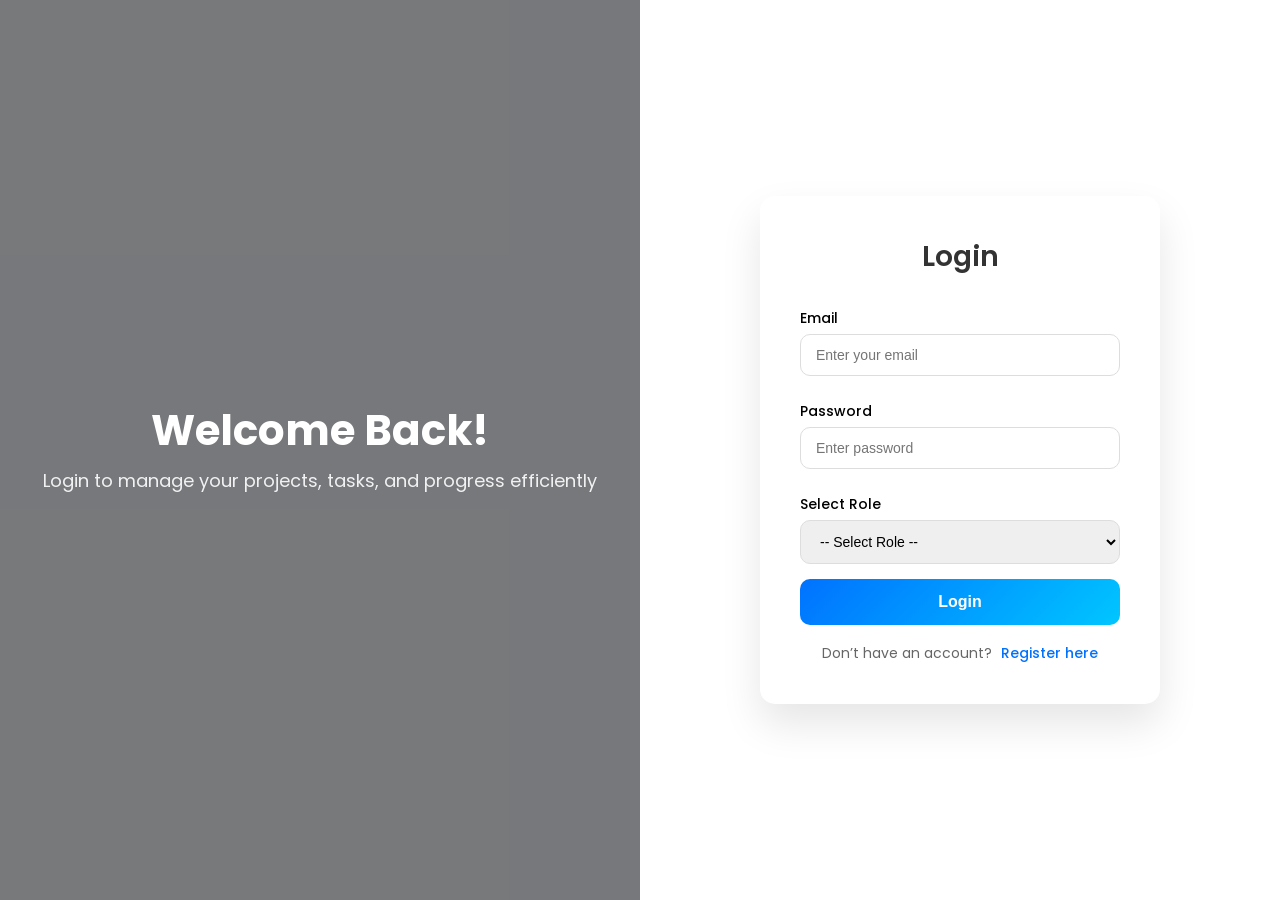
==== frontend/faculty-dashboard.html @ 0d286bc5 "first commit" ====
<!DOCTYPE html>
<html lang="en">
  <head>
    <meta charset="UTF-8" />
    <meta name="viewport" content="width=device-width, initial-scale=1.0" />
    <title>Faculty Dashboard | Project Management</title>

    <link href="https://fonts.googleapis.com/css2?family=Poppins:wght@300;500;700&display=swap" rel="stylesheet" />

    <style>
  * { margin: 0; padding: 0; box-sizing: border-box; }
  body {
    font-family: "Poppins", sans-serif;
    background: #12121b;
    color: #e0e0e0;
    display: flex;
    height: 100vh;
    overflow: hidden;
  }

  /* Sidebar */
  .sidebar {
    width: 230px;
    background: #1c1c2f;
    padding: 2rem 1rem;
    position: fixed;
    top: 0;
    left: 0;
    bottom: 0;
    overflow-y: auto;
    border-right: 1px solid #333;
  }

  .sidebar h2 {
    text-align: center;
    margin-bottom: 2rem;
    font-size: 1.4rem;
    color: #00ffd5;
  }

  .sidebar a {
    display: block;
    margin: 1rem 0;
    padding: 0.8rem;
    border-radius: 12px;
    text-decoration: none;
    color: #e0e0e0;
    cursor: pointer;
    transition: 0.3s;
  }

  .sidebar a:hover, .sidebar a.active {
    background: linear-gradient(90deg, #00ffd5, #00aaff);
    color: #fff;
    transform: translateX(5px);
  }

  /* Main */
  .main { 
    margin-left: 250px; 
    padding: 2rem; 
    flex: 1; 
    overflow-y: auto; 
    background: #18182e;
  }

  .main h1 { 
    text-align: center; 
    margin-bottom: 1.5rem; 
    font-size: 2.2rem; 
    color: #00ffd5;
  }

  /* Section */
  .section {
    display: none;
    background: #22223b;
    padding: 1.5rem;
    border-radius: 15px;
    margin-bottom: 2rem;
    box-shadow: 0 6px 20px rgba(0,0,0,0.5);
    animation: fadeIn 0.5s ease-in-out;
  }

  .section.active { display: block; }
  .section h2 { margin-bottom: 1rem; color: #00ffd5; }

  table { 
    width: 100%; 
    border-collapse: collapse; 
    margin-top: 10px; 
    background: #1f1f35;
    border-radius: 10px;
    overflow: hidden;
  }

  th, td { 
    padding: 12px; 
    text-align: center; 
    border-bottom: 1px solid rgba(255,255,255,0.1); 
  }

  th { color: #00ffd5; background: #1b1b2d; }
  td { background: #2a2a44; }
  tr:hover td { background: #32325b; }

  .align-left { text-align: left !important; }

  input, textarea, button, select {
    width: 100%; 
    padding: 10px; 
    margin: 8px 0; 
    border: none; 
    border-radius: 12px;
    outline: none; 
    font-size: 14px;
  }

  input, textarea, select { 
    background: #2a2a44; 
    color: #e0e0e0; 
  }

  button {
    background: linear-gradient(135deg, #00ffd5, #00aaff);
    color: #fff; 
    font-weight: bold; 
    cursor: pointer; 
    transition: 0.3s;
  }

  button:hover { 
    background: linear-gradient(135deg, #00aaff, #00ffd5); 
    transform: scale(1.05); 
  }

  .progress-entry {
    background: #2f2f56; 
    padding: 12px; 
    margin-bottom: 12px; 
    border-radius: 12px;
    text-align: left;
    border-left: 4px solid #00ffd5;
  }

  .marks-input-group {
    display: grid; 
    grid-template-columns: 2fr 1fr 1fr; 
    gap: 10px;
    align-items: center; 
    margin-bottom: 10px;
  }

  #novelty input, #novelty textarea { margin-bottom: 10px; background: #2a2a44; color:#e0e0e0; }

  @keyframes fadeIn {
    from { opacity: 0; transform: translateY(15px); }
    to { opacity: 1; transform: translateY(0); }
  }

  /* Modal */
  .modal {
    display: none; 
    position: fixed; 
    top: 0; left: 0; 
    width: 100%; height: 100%; 
    background: rgba(0,0,0,0.7);
    justify-content: center; align-items: center; 
    z-index: 1000;
  }

  .modal-content {
    background: #2a2a44; 
    color: #e0e0e0; 
    padding: 20px;
    border-radius: 12px; 
    width: 400px; 
    max-width: 90%;
  }

  .close-btn { 
    float: right; 
    cursor: pointer; 
    font-size: 18px; 
    font-weight: bold; 
    color: #ff5555;
  }

  /* ===================== Modern Progress Card ===================== */
.progress-entry {
  background: #1f2233;            /* Dark blue-purple card */
  border-left: 5px solid #00d4ff; /* Bright cyan accent */
  padding: 16px 20px;
  margin-bottom: 14px;
  border-radius: 12px;
  color: #f0f0f0;
  display: flex;
  flex-direction: column;
  gap: 6px;
  box-shadow: 0 3px 12px rgba(0,0,0,0.4);
  transition: transform 0.2s, box-shadow 0.2s;
}

.progress-entry:hover {
  transform: translateY(-3px);
  box-shadow: 0 6px 18px rgba(0,0,0,0.45);
}

.progress-entry b {
  font-size: 1rem;
  color: #00d4ff;  /* Accent title color */
}

.progress-entry small {
  font-size: 0.8rem;
  color: #aaa;
}

/* ===================== Compact + Taller Button ===================== */
.progress-entry button {
  align-self: flex-start;    /* Keeps button on left */
  background: #00d4ff;       /* Bright accent */
  color: #1f2233;            /* Dark text for contrast */
  border: none;
  border-radius: 8px;
  padding: 7px 14px;         /* Taller height and slightly wider */
  font-size: 0.9rem;
  font-weight: 500;
  cursor: pointer;
  transition: all 0.2s;
  width: auto;               /* Do not stretch */
  height: 36px;              /* Slightly taller than before */
}

.progress-entry button:hover {
  background: #00aaff;
  color: #fff;
  transform: scale(1.05);
}

/* ===================== Inputs inside card ===================== */
.progress-entry input,
.progress-entry textarea,
.progress-entry select {
  background: #2b2f4a;       /* Slightly lighter than card */
  color: #f0f0f0;
  border: 1px solid #444;
  border-radius: 8px;
  padding: 9px;
  width: 100%;
  font-size: 0.92rem;
  margin-top: 5px;
}

.progress-entry textarea {
  resize: vertical;
}

/* ===================== Marks Input Grid ===================== */
.marks-input-group {
  display: flex;
  gap: 10px;
  flex-wrap: wrap;
  align-items: center;
  margin-bottom: 8px;
}
.marks-input-group input[type="text"] {
  flex: 2;
}
.marks-input-group input[type="number"] {
  flex: 1;
}
.marks-input-group div {
  flex: 0.5;
}
</style>


  </head>

  <body>
    <div class="sidebar">
      <h2>Faculty Panel</h2>
      <a class="active" onclick="showSection('teams')">👥 Allocated Teams</a>
      <a onclick="showSection('progress_history'); loadProgressHistory()">⏱️ Progress History</a>
      <a onclick="showSection('tasks')">📝 Assign Tasks</a>
      <a onclick="showSection('approvals')">✅ Update Approvals</a>
      <a onclick="showSection('feedback')">💬 Give Feedback</a>
      <a onclick="showSection('marks')">🏆 Assign Marks</a>
      <a onclick="showSection('novelty')">🧠 Novelty Check</a>
      <a onclick="showSection('projectIdeas')">📌 Project Ideas</a>
      <a onclick="logout()">🚪 Logout</a>
    </div>

    <div class="main">
      <h1>Faculty Dashboard</h1>

      <!-- Allocated Teams Section -->
      <div id="teams" class="section active">
        <h2>👥 Allocated Teams</h2>
        <table id="teamsTable">
          <tr>
            <th>Team Name</th>
            <th>Leader</th>
            <th>Interest</th>
            <th>Latest Progress</th>
          </tr>
        </table>
      </div>

      <!-- Progress History Section -->
      <div id="progress_history" class="section">
        <h2>⏱️ Team Progress History</h2>
        <select id="progressTeamSelect" onchange="displayProgressForTeam(event.target.value)"></select>
        <div id="historicalProgressContainer">
          <p>Select a team above to view their entire submission history.</p>
        </div>
      </div>

      <!-- Assign Tasks Section -->
      <div id="tasks" class="section">
        <h2>📝 Assign Tasks to Team</h2>
        <select id="teamSelect"></select>
        <input type="text" id="taskName" placeholder="Task Title" />
        <input type="date" id="taskDeadline" />
        <button onclick="assignTask()">Assign Task</button>
        <select id="taskViewTeamSelect" onchange="loadTeamTasks(this.value)"></select>
        <div id="taskListFaculty"></div>
      </div>

      <!-- Approvals Section -->
      <div id="approvals" class="section">
        <h2>✅ Update Approvals</h2>
        <select id="approvalTeamSelect"></select>
        <input type="text" id="stageName" placeholder="Stage Name (e.g. Proposal)" />
        <select id="stageStatus">
          <option value="Pending">Pending</option>
          <option value="Approved">Approved</option>
          <option value="Rejected">Rejected</option>
        </select>
        <button onclick="updateApproval()">Update Status</button>
      </div>

      <!-- Feedback Section -->
      <div id="feedback" class="section">
        <h2>💬 Provide Feedback</h2>
        <select id="feedbackTeamSelect"></select>
        <textarea id="feedbackText" rows="4" placeholder="Write feedback..."></textarea>
        <button onclick="sendFeedback()">Send Feedback</button>
        <select id="feedbackViewTeamSelect" onchange="loadTeamFeedback(this.value)"></select>
        <div id="feedbackListFaculty"></div>
      </div>

      <!-- Marks Section -->
      <div id="marks" class="section">
        <h2>🏆 Assign Marks to Team Members</h2>
        <select id="marksTeamSelect" onchange="populateMembersForMarks(event.target.value)"></select>
        <input type="text" id="assessmentName" placeholder="Assessment Name (e.g., Mid-term Viva)" />
        <div id="membersMarksContainer">
          <p>Select a team above to load members.</p>
        </div>
        <button onclick="updateMarks()">Submit Assessment Marks</button>
        <select id="marksViewTeamSelect" onchange="loadTeamMarks(this.value)"></select>
        <div id="marksListFaculty"></div>
      </div>
      <div class="section" id="projectIdeas">
  <h2>📌 Submitted Project Ideas</h2>
  <div id="ideasContainer"></div>
</div>


      <!-- Novelty Section -->
      <div id="novelty" class="section">
        <h2>🧠 Project Novelty Check</h2>
        <input type="text" id="noveltyTitle" placeholder="Enter Project Title" />
        <textarea id="noveltyAbstract" rows="4" placeholder="Enter Project Abstract"></textarea>
        <button onclick="facultyCheckNovelty()">Check Novelty</button>
        <div id="noveltyResultContainer" style="margin-top:15px; background: rgba(255,255,255,0.1); padding: 15px; border-radius:10px;">
          <p>Results will appear here after analysis.</p>
        </div>
      </div>
      
          <script>
let allocatedTeamsData = [];
const token = localStorage.getItem("token");
if (!token) window.location.href = "login.html";

function logout() {
  localStorage.removeItem("token");
  window.location.href = "login.html";
}

// -------------------- Fetch Faculty Dashboard Data --------------------

function loadProjectIdeas() {
  const container = document.getElementById("ideasContainer");
  container.innerHTML = "";

  allocatedTeamsData.forEach(team => {
    if (!team.project_idea) return;

    const p = team.project_idea;

    const div = document.createElement("div");
    div.className = "progress-entry";
    div.style.marginBottom = "15px";
    div.innerHTML = `
      <h3>${team.team_name}</h3>
      <p><b>Title:</b> ${p.title}</p>
      <p><b>Abstract:</b> ${p.abstract}</p>
      <p><b>Originality:</b> ${p.originality_score}%</p>
      <p><b>Similarity:</b> ${p.similarity_percent}%</p>
      <p><b>Status:</b> ${p.status}</p>

      <button onclick="updateIdeaStatus('${team.team_name}', 'Approved')">Approve</button>
      <button onclick="updateIdeaStatus('${team.team_name}', 'Rejected')" style="background:red;color:white;">Reject</button>
    `;

    container.appendChild(div);
  });
}


async function updateIdeaStatus(team, status) {
  const res = await fetch("/api/faculty/update_project_status", {
    method: "POST",
    headers: {
      "Content-Type": "application/json",
      "Authorization": `Bearer ${token}`
    },
    body: JSON.stringify({ team_name: team, status })
  });

  const data = await res.json();
  alert(data.message);
  fetchFacultyData();
}

// -------------------- Marks Section --------------------
function populateMembersForMarks(teamName) {
  const container = document.getElementById("membersMarksContainer");
  container.innerHTML = "";
  document.getElementById("assessmentName").value = "";

  if (!teamName) {
    container.innerHTML = "<p>Select a team above to load members.</p>";
    return;
  }

  const team = allocatedTeamsData.find((t) => t.team_name === teamName);
  if (!team) return;

  const allMembers = [
    { name: team.leader_name, isLeader: true },
    ...(team.members || []).map((m) => ({ name: m, isLeader: false })),
  ];

  container.innerHTML += `
    <div class="marks-input-group">
      <h4 style="color:#00e5ff;">Member Name</h4>
      <h4 style="color:#00e5ff;">Marks (0-100)</h4>
      <div></div>
    </div>
  `;

  allMembers.forEach((member) => {
    const div = document.createElement("div");
    div.className = "marks-input-group";
    div.innerHTML = `
      <input type="text" value="${member.name} ${member.isLeader ? "(Leader)" : ""}" readonly style="color:#ccc;" />
      <input
        type="number"
        min="0"
        max="100"
        placeholder="0-100"
        data-member-name="${member.name}"
        class="member-mark-input"
      />
      <div></div>
    `;
    container.appendChild(div);
  });
}

async function updateMarks() {
  const team_name = document.getElementById("marksTeamSelect").value;
  const assessment_name = document.getElementById("assessmentName").value.trim();

  if (!team_name || !assessment_name) {
    alert("Please select a team and enter the assessment name.");
    return;
  }

  const members_marks = [];
  const markInputs = document.querySelectorAll("#membersMarksContainer .member-mark-input");
  let valid = true;

  markInputs.forEach((input) => {
    const member = input.getAttribute("data-member-name");
    const marks = parseInt(input.value);

    if (isNaN(marks) || marks < 0 || marks > 100) {
      alert(`Invalid marks for ${member}. Must be 0–100.`);
      valid = false;
      return;
    }
    members_marks.push({ member, marks });
  });

  if (!valid) return;

  const new_assessment_payload = { assessment: assessment_name, members: members_marks };

  try {
    const res = await fetch("/api/faculty/add_assessment_marks", {
      method: "POST",
      headers: {
        "Content-Type": "application/json",
        Authorization: `Bearer ${token}`,
      },
      body: JSON.stringify({ team_name, new_assessment: new_assessment_payload }),
    });

    const data = await res.json();
    alert(data.message || data.error);

    if (res.ok) {
      document.getElementById("assessmentName").value = "";
      populateMembersForMarks(team_name);
    }
  } catch (err) {
    console.error("Error submitting marks:", err);
    alert("⚠️ Server error during marks submission.");
  }
}

// -------------------- Progress History --------------------
function loadProgressHistory() {
  const progressSelect = document.getElementById("progressTeamSelect");
  if (progressSelect.options.length > 1) {
    const teamWithProgress = allocatedTeamsData.find((t) => t.progress && t.progress.length > 0);
    if (teamWithProgress) {
      progressSelect.value = teamWithProgress.team_name;
      displayProgressForTeam(teamWithProgress.team_name);
    }
  }
}

function displayProgressForTeam(teamName) {
  const container = document.getElementById("historicalProgressContainer");
  container.innerHTML = "";

  if (!teamName) {
    container.innerHTML = "<p>Select a team above to view their entire submission history.</p>";
    return;
  }

  const team = allocatedTeamsData.find((t) => t.team_name === teamName);
  if (!team || !team.progress || team.progress.length === 0) {
    container.innerHTML = `<p><b>${teamName}</b> has not uploaded any progress yet.</p>`;
    return;
  }

  team.progress.slice().reverse().forEach((p, index) => {
    const date = new Date(p.submitted_at).toLocaleString();
    let fileLinkHtml = "No file attached.";

    if (p.file_path) {
      const filenameOnly = p.file_path.split(/[\\/]/).pop();
      fileLinkHtml = `<a href="/api/download_file/${filenameOnly}" target="_blank" style="color:#00f2fe; font-weight:bold;">Download: ${p.file_name}</a>`;
    } else if (p.file_name && p.file_name.startsWith("Notes:")) {
      fileLinkHtml = `Text submission: ${p.file_name}`;
    }

    const entry = document.createElement("div");
    entry.className = "progress-entry";
    entry.innerHTML = `
      <h4>Submission #${team.progress.length - index} (${date})</h4>
      <p>${fileLinkHtml}</p>
      <p><b>Notes:</b> ${p.notes || "No notes provided."}</p>
    `;
    container.appendChild(entry);
  });
}

// -------------------- Navigation --------------------
function showSection(id) {
  document.querySelectorAll(".section").forEach((sec) => sec.classList.remove("active"));
  document.getElementById(id).classList.add("active");

  document.querySelectorAll(".sidebar a").forEach((link) => link.classList.remove("active"));
  let targetLink = event.target;
  while (targetLink && targetLink.tagName !== "A") targetLink = targetLink.parentNode;
  if (targetLink) targetLink.classList.add("active");

  if (id === "marks") {
    const marksSelect = document.getElementById("marksTeamSelect");
    if (marksSelect.options.length > 1) populateMembersForMarks(marksSelect.value || marksSelect.options[1].value);
  }
}

// -------------------- Tasks --------------------
async function assignTask() {
  const team_name = document.getElementById("teamSelect").value;
  const name = document.getElementById("taskName").value.trim();
  const deadline = document.getElementById("taskDeadline").value;

  if (!team_name || !name || !deadline) {
    alert("Please fill all task fields.");
    return;
  }

  const new_task = { name, deadline, status: "Pending" };
  const res = await fetch("/api/faculty/update_tasks", {
    method: "POST",
    headers: { "Content-Type": "application/json", Authorization: `Bearer ${token}` },
    body: JSON.stringify({ team_name, new_task }),
  });

  const data = await res.json();
  alert(data.message || data.error);

  if (res.ok) {
    document.getElementById("taskName").value = "";
    document.getElementById("taskDeadline").value = "";
    fetchFacultyData();
  }
}

// -------------------- Approvals --------------------
async function updateApproval() {
  const team_name = document.getElementById("approvalTeamSelect").value;
  const stage = document.getElementById("stageName").value.trim();
  const status = document.getElementById("stageStatus").value;

  if (!team_name || !stage) {
    alert("Please enter stage name and select a team.");
    return;
  }

  const new_approval = { stage, status };
  const res = await fetch("/api/faculty/update_approvals", {
    method: "POST",
    headers: { "Content-Type": "application/json", Authorization: `Bearer ${token}` },
    body: JSON.stringify({ team_name, new_approval }),
  });

  const data = await res.json();
  alert(data.message || data.error);

  if (res.ok) {
    document.getElementById("stageName").value = "";
    fetchFacultyData();
  }
}

// -------------------- Feedback --------------------
async function sendFeedback() {
  const team_name = document.getElementById("feedbackTeamSelect").value;
  const feedback = document.getElementById("feedbackText").value;

  if (!feedback) {
    alert("Enter feedback.");
    return;
  }

  const res = await fetch("/api/faculty/update_feedback", {
    method: "POST",
    headers: { "Content-Type": "application/json", Authorization: `Bearer ${token}` },
    body: JSON.stringify({ team_name, feedback }),
  });

  const data = await res.json();
  alert(data.message || data.error);

  if (res.ok) document.getElementById("feedbackText").value = "";
}

// -------------------- Novelty Check --------------------
async function facultyCheckNovelty() {
  const title = document.getElementById("noveltyTitle").value.trim();
  const abstract = document.getElementById("noveltyAbstract").value.trim();
  const resultContainer = document.getElementById("noveltyResultContainer");

  if (!title || !abstract) {
    alert("Enter both title and abstract!");
    return;
  }

  resultContainer.innerHTML = "<p>Analyzing...</p>";

  try {
    const res = await fetch("/api/check_originality", {
      method: "POST",
      headers: { "Content-Type": "application/json" },
      body: JSON.stringify({ title, abstract }),
    });

    const data = await res.json();

    if (res.ok) {
      resultContainer.innerHTML = `
        <b>Originality Score:</b> ${data.originality_score}%<br>
        <b>Most Similar Project:</b> ${data.most_similar_project}<br>
        <b>Similarity:</b> ${data.similarity_percent}%<br><br>
        <b>Suggestions:</b><br>${data.suggestion}
      `;
    } else {
      resultContainer.innerText = data.error;
    }
  } catch (err) {
    resultContainer.innerText = "Server error";
  }
}

/* ============================================================
   FETCH FACULTY DASHBOARD DATA
   ============================================================ */
async function fetchFacultyData() {
  try {
    const res = await fetch("/api/dashboard/faculty", {
      headers: { Authorization: `Bearer ${token}` },
    });

    const data = await res.json();
    if (!res.ok) {
      alert(data.error);
      if (res.status === 401 || res.status === 403) logout();
      return;
    }

    allocatedTeamsData = data.allocated_teams || [];
    document.querySelector("h1").innerText = `Welcome, ${data.faculty_name}`;

    renderAllocatedTeams();
    populateAllDropdowns();
    loadProjectIdeas();

  } catch (err) {
    console.error("Error loading faculty data:", err);
    alert("Server error, please try again later.");
  }
}

/* ============================================================
   RENDER ALLOCATED TEAMS TABLE
   ============================================================ */
function renderAllocatedTeams() {
  const teamsTable = document.getElementById("teamsTable");
  teamsTable.innerHTML = `
      <tr>
        <th>Team Name</th>
        <th>Leader</th>
        <th>Interest</th>
        <th>Latest Progress</th>
      </tr>
    `;

  allocatedTeamsData.forEach((team) => {
    const latest = team.progress?.length
      ? team.progress[team.progress.length - 1]
      : null;

    const tr = document.createElement("tr");
    tr.innerHTML = `
        <td>${team.team_name}</td>
        <td>${team.leader_name}</td>
        <td>${team.interests?.join(", ") || "N/A"}</td>
        <td class="align-left">
          ${
            latest
              ? `<b>${latest.file_name}</b><br>
                 <small>${latest.notes || ""}</small><br>
                 <small>${new Date(latest.submitted_at).toLocaleDateString()}</small>`
              : "No progress yet"
          }
        </td>
      `;
    teamsTable.appendChild(tr);
  });
}

/* ============================================================
   POPULATE ALL DROPDOWNS
   ============================================================ */
function populateAllDropdowns() {
  const dropdownIds = [
    "teamSelect",
    "approvalTeamSelect",
    "feedbackTeamSelect",
    "progressTeamSelect",
    "marksTeamSelect",
    "taskViewTeamSelect",
    "feedbackViewTeamSelect",
    "marksViewTeamSelect"
  ];

  dropdownIds.forEach(id => {
    const dropdown = document.getElementById(id);
    if (!dropdown) return;

    dropdown.innerHTML = `<option value="">-- Select Team --</option>`;
    allocatedTeamsData.forEach(team => {
      const opt = document.createElement("option");
      opt.value = team.team_name;
      opt.text = team.team_name;
      dropdown.appendChild(opt);
    });
  });
}

/* ============================================================
   VIEW TASKS + DELETE
   ============================================================ */
function loadTeamTasks(teamName) {
  const container = document.getElementById("taskListFaculty");
  container.innerHTML = "";

  if (!teamName) {
    container.innerHTML = "<p>Select a team to view tasks.</p>";
    return;
  }

  const team = allocatedTeamsData.find(t => t.team_name === teamName);
  if (!team || !team.tasks?.length) {
    container.innerHTML = "<p>No tasks assigned.</p>";
    return;
  }

  team.tasks.forEach((task, index) => {
    const div = document.createElement("div");
    div.className = "progress-entry";
    div.innerHTML = `
        <b>${task.name}</b>  
        <br>Deadline: ${task.deadline}
        <br>Status: ${task.status}
        <br><button onclick="deleteTask('${teamName}', ${index})">Delete</button>
      `;
    container.appendChild(div);
  });
}

async function deleteTask(teamName, taskIndex) {
  if (!confirm("Delete this task?")) return;

  const res = await fetch("/api/faculty/delete_task", {
    method: "POST",
    headers: { "Content-Type": "application/json" },
    body: JSON.stringify({ team_name: teamName, task_index: taskIndex }),
  });

  const data = await res.json();
  alert(data.message || data.error);
  fetchFacultyData();
}

/* ============================================================
   VIEW FEEDBACK + DELETE
   ============================================================ */
function loadTeamFeedback(teamName) {
  const container = document.getElementById("feedbackListFaculty");
  container.innerHTML = "";

  if (!teamName) {
    container.innerHTML = "<p>Select a team to view feedback.</p>";
    return;
  }

  const team = allocatedTeamsData.find(t => t.team_name === teamName);
  if (!team || !team.feedbacks?.length) {
    container.innerHTML = "<p>No feedback provided.</p>";
    return;
  }

  team.feedbacks.forEach((f, index) => {
    const div = document.createElement("div");
    div.className = "progress-entry";
    div.innerHTML = `
        <b>${f.feedback}</b>
        <br><small>${f.date}</small>
        <br><button onclick="deleteFeedback('${teamName}', ${index})">Delete</button>
      `;
    container.appendChild(div);
  });
}

async function deleteFeedback(teamName, feedbackIndex) {
  if (!confirm("Delete this feedback?")) return;

  const res = await fetch("/api/faculty/delete_feedback", {
    method: "POST",
    headers: { "Content-Type": "application/json" },
    body: JSON.stringify({ team_name: teamName, feedback_index: feedbackIndex }),
  });

  const data = await res.json();
  alert(data.message || data.error);
  fetchFacultyData();
}

/* ============================================================
   VIEW MARKS + DELETE
   ============================================================ */
function loadTeamMarks(teamName) {
  const container = document.getElementById("marksListFaculty");
  container.innerHTML = "";

  if (!teamName) {
    container.innerHTML = "<p>Select a team to view marks.</p>";
    return;
  }

  const team = allocatedTeamsData.find(t => t.team_name === teamName);
  if (!team || !team.marks?.length) {
    container.innerHTML = "<p>No marks recorded.</p>";
    return;
  }

  team.marks.forEach((entry, index) => {
    const div = document.createElement("div");
    div.className = "progress-entry";

    let members = entry.members_marks
      .map(m => `${m.member}: ${m.marks}`)
      .join("<br>");

    div.innerHTML = `
        <b>${entry.assessment}</b> 
        <br><small>${entry.date}</small>
        <br>${members}
        <br><button onclick="deleteMarks('${teamName}', ${index})">Delete</button>
      `;
    container.appendChild(div);
  });
}

async function deleteMarks(teamName, marksIndex) {
  if (!confirm("Delete these marks?")) return;

  const res = await fetch("/api/faculty/delete_marks", {
    method: "POST",
    headers: { "Content-Type": "application/json" },
    body: JSON.stringify({ team_name: teamName, marks_index: marksIndex }),
  });

  const data = await res.json();
  alert(data.message || data.error);
  fetchFacultyData();
}

/* ============================================================
   SHOW SECTION
   ============================================================ */
function showSection(id) {
  document.querySelectorAll(".section").forEach((sec) => sec.classList.remove("active"));
  document.getElementById(id).classList.add("active");
  document.querySelectorAll(".sidebar a").forEach((link) => link.classList.remove("active"));

  let targetLink = event.target;
  while (targetLink && targetLink.tagName !== "A") targetLink = targetLink.parentNode;
  if (targetLink) targetLink.classList.add("active");
}

/* ============================================================
   PROGRESS HISTORY DISPLAY
   ============================================================ */

function displayProgressForTeam(teamName) {
        const container = document.getElementById("historicalProgressContainer");
        container.innerHTML = "";

        if (!teamName) {
          container.innerHTML = "<p>Select a team above to view their entire submission history.</p>";
          return;
        }

        const team = allocatedTeamsData.find((t) => t.team_name === teamName);
        if (!team || !team.progress || team.progress.length === 0) {
          container.innerHTML = `<p><b>${teamName}</b> has not uploaded any progress yet.</p>`;
          return;
        }

        team.progress.slice().reverse().forEach((p, index) => {
          const date = new Date(p.submitted_at).toLocaleString();
          let fileLinkHtml = "No file attached.";

          if (p.file_path) {
            const filenameOnly = p.file_path.split(/[\\/]/).pop();
            fileLinkHtml = `<a href="/api/download_file/${filenameOnly}" target="_blank" style="color:#00f2fe; font-weight:bold;">Download: ${p.file_name}</a>`;
          } else if (p.file_name && p.file_name.startsWith("Notes:")) {
            fileLinkHtml = `Text submission: ${p.file_name}`;
          }

          const entry = document.createElement("div");
          entry.className = "progress-entry";
          entry.innerHTML = `
            <h4>Submission #${team.progress.length - index} (${date})</h4>
            <p>${fileLinkHtml}</p>
            <p><b>Notes:</b> ${p.notes || "No notes provided."}</p>
          `;
          container.appendChild(entry);
        });
      }
/* ============================================================
   INITIALIZE DASHBOARD
   ============================================================ */
fetchFacultyData();
</script>
  </body>
</html>
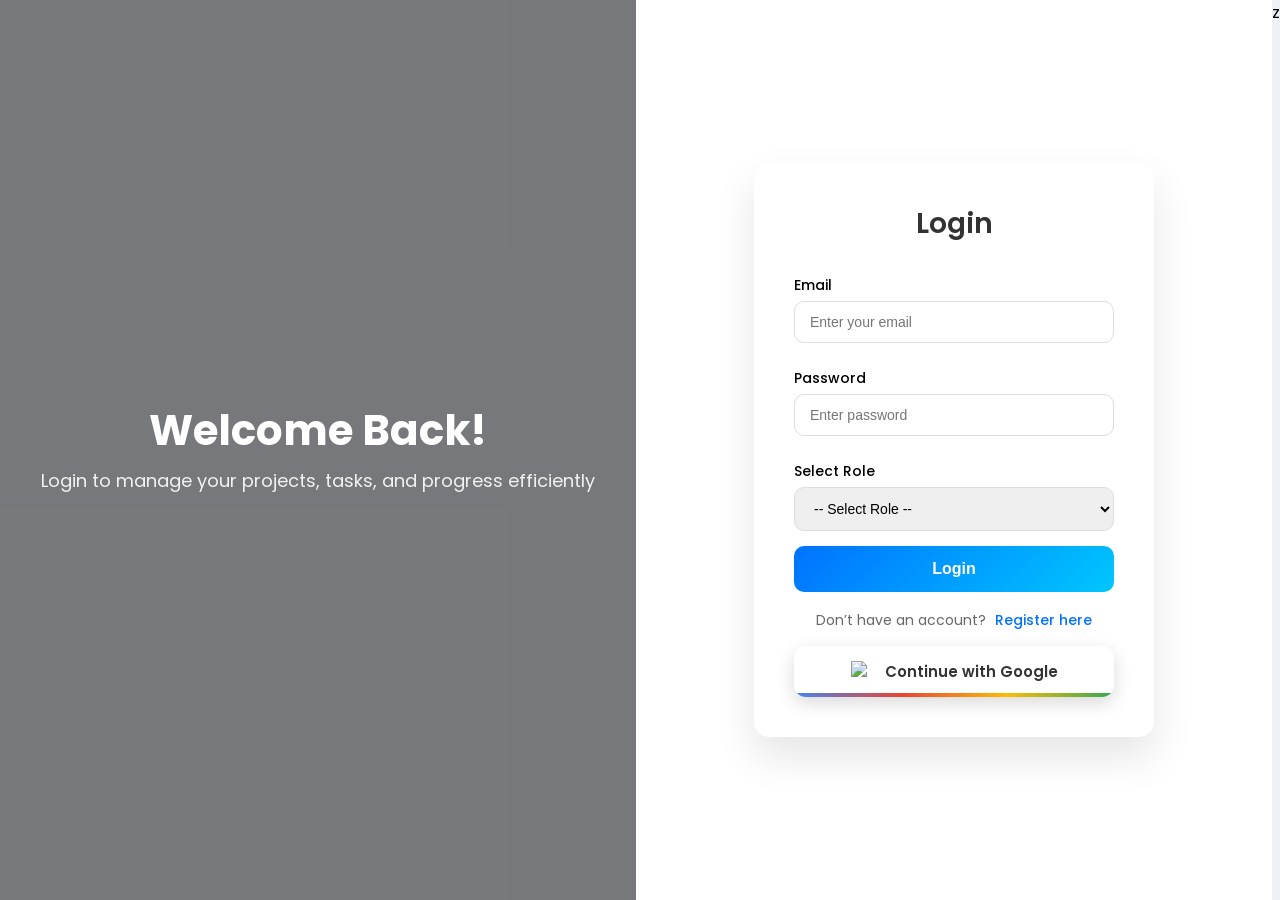
==== commit 00b3871e: "Removed drillbit_ai folder from tracking" ====
--- a/frontend/faculty-dashboard.html
+++ b/frontend/faculty-dashboard.html
@@ -6,6 +6,7 @@
     <title>Faculty Dashboard | Project Management</title>
 
     <link href="https://fonts.googleapis.com/css2?family=Poppins:wght@300;500;700&display=swap" rel="stylesheet" />
+    <script src="https://cdn.socket.io/4.5.4/socket.io.min.js"></script>
 
     <style>
   * { margin: 0; padding: 0; box-sizing: border-box; }
@@ -273,6 +274,63 @@
 .marks-input-group div {
   flex: 0.5;
 }
+
+
+.chat-box {
+  height: 350px;
+  overflow-y: auto;
+  background: #1e1e2f;
+  padding: 15px;
+  border-radius: 12px;
+  display: flex;
+  flex-direction: column;
+  gap: 10px;
+}
+
+/* message bubble */
+.message {
+  max-width: 70%;
+  padding: 10px 14px;
+  border-radius: 12px;
+  font-size: 14px;
+  word-wrap: break-word;
+}
+
+/* team (left) */
+.message.team {
+  align-self: flex-start;
+  background: #2f2f56;
+  color: #fff;
+}
+
+/* faculty (right) */
+.message.faculty {
+  align-self: flex-end;
+  background: linear-gradient(135deg, #00ffd5, #00aaff);
+  color: #000;
+  font-weight: 500;
+}
+
+/* sender name */
+.sender {
+  font-size: 11px;
+  opacity: 0.7;
+  margin-bottom: 3px;
+}
+
+/* input area */
+.chat-input-container {
+  display: flex;
+  gap: 10px;
+}
+
+.chat-input-container input {
+  flex: 1;
+}
+
+.chat-input-container button {
+  width: auto;
+}
 </style>
 
 
@@ -286,6 +344,7 @@
       <a onclick="showSection('tasks')">📝 Assign Tasks</a>
       <a onclick="showSection('approvals')">✅ Update Approvals</a>
       <a onclick="showSection('feedback')">💬 Give Feedback</a>
+      <a onclick="showSection('chat')">💬 Chat</a>
       <a onclick="showSection('marks')">🏆 Assign Marks</a>
       <a onclick="showSection('novelty')">🧠 Novelty Check</a>
       <a onclick="showSection('projectIdeas')">📌 Project Ideas</a>
@@ -306,6 +365,19 @@
             <th>Latest Progress</th>
           </tr>
         </table>
+      </div>
+
+      <div id="chat" class="section">
+        <h2>💬 Chat with Team</h2>
+
+        <select id="chatTeamSelect"></select>
+
+        <div id="chatBox" class="chat-box"></div>
+
+        <div class="chat-input-container">
+        <input type="text" id="chatInput" placeholder="Type message..." />
+        <button onclick="sendMessage()">Send</button>
+      </div>
       </div>
 
       <!-- Progress History Section -->
@@ -381,6 +453,16 @@
       </div>
       
           <script>
+
+          
+// ⭐ GET TOKEN FROM URL (Google login)
+const urlParams = new URLSearchParams(window.location.search);
+const urlToken = urlParams.get("token");
+
+if (urlToken) {
+  localStorage.setItem("token", urlToken);
+}
+
 let allocatedTeamsData = [];
 const token = localStorage.getItem("token");
 if (!token) window.location.href = "login.html";
@@ -807,6 +889,16 @@
       dropdown.appendChild(opt);
     });
   });
+  const chatDropdown = document.getElementById("chatTeamSelect");
+  if (chatDropdown) {
+    chatDropdown.innerHTML = `<option value="">-- Select Team --</option>`;
+    allocatedTeamsData.forEach(team => {
+      const opt = document.createElement("option");
+      opt.value = team.team_name;
+      opt.text = team.team_name;
+      chatDropdown.appendChild(opt);
+    });
+  }
 }
 
 /* ============================================================
@@ -1001,6 +1093,78 @@
           container.appendChild(entry);
         });
       }
+
+      const socket = io();
+
+// join room when team selected
+function joinChat(team) {
+  socket.emit("join", { team_name: team });
+}
+
+// send message
+function sendMessage() {
+  const msg = document.getElementById("chatInput").value;
+  const team = document.getElementById("chatTeamSelect").value;
+
+  socket.emit("send_message", {
+    team_name: team,
+    message: msg,
+    sender: "faculty"
+  });
+
+  document.getElementById("chatInput").value = "";
+}
+
+// receive message
+socket.on("receive_message", (data) => {
+  const box = document.getElementById("chatBox");
+
+  const div = document.createElement("div");
+    div.classList.add("message", data.sender);
+
+    div.innerHTML = `
+      <div class="sender">${data.sender}</div>
+      <div>${data.message}</div>
+    `;
+
+    box.appendChild(div);
+    box.scrollTop = box.scrollHeight;
+
+    });
+
+document.getElementById("chatTeamSelect").addEventListener("change", function () {
+  const team = this.value;
+
+  console.log("FACULTY JOIN:", team);
+
+  socket.emit("join", { team_name: team });
+  loadOldMessages(team); 
+});
+
+
+async function loadOldMessages(team) {
+  if (!team) return;
+
+  const res = await fetch(`/api/chat/${team}`);
+  const messages = await res.json();
+
+  const box = document.getElementById("chatBox");
+      box.innerHTML = "";
+
+      messages.forEach(m => {
+        const div = document.createElement("div");
+    div.classList.add("message", m.sender);
+
+    div.innerHTML = `
+      <div class="sender">${m.sender}</div>
+      <div>${m.message}</div>
+    `;
+
+    box.appendChild(div);
+      });
+
+  box.scrollTop = box.scrollHeight;
+}
 /* ============================================================
    INITIALIZE DASHBOARD
    ============================================================ */
